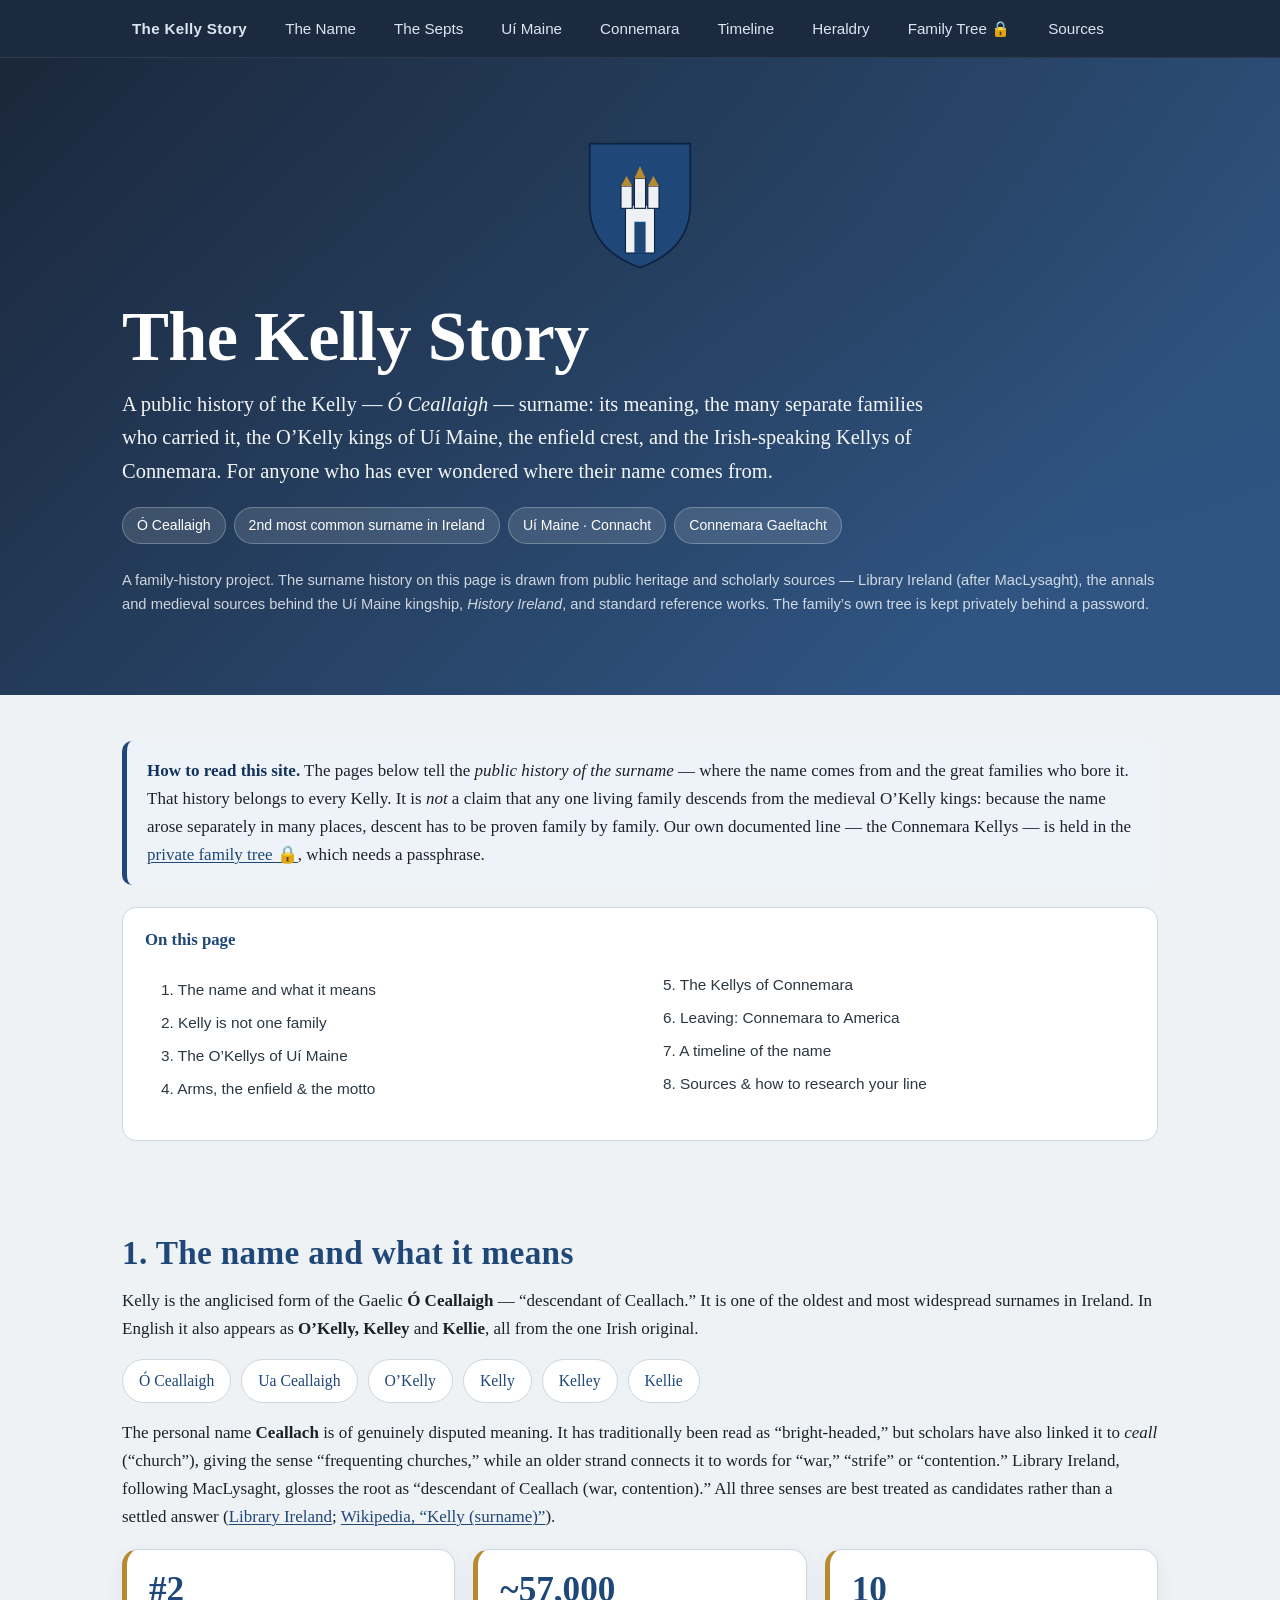
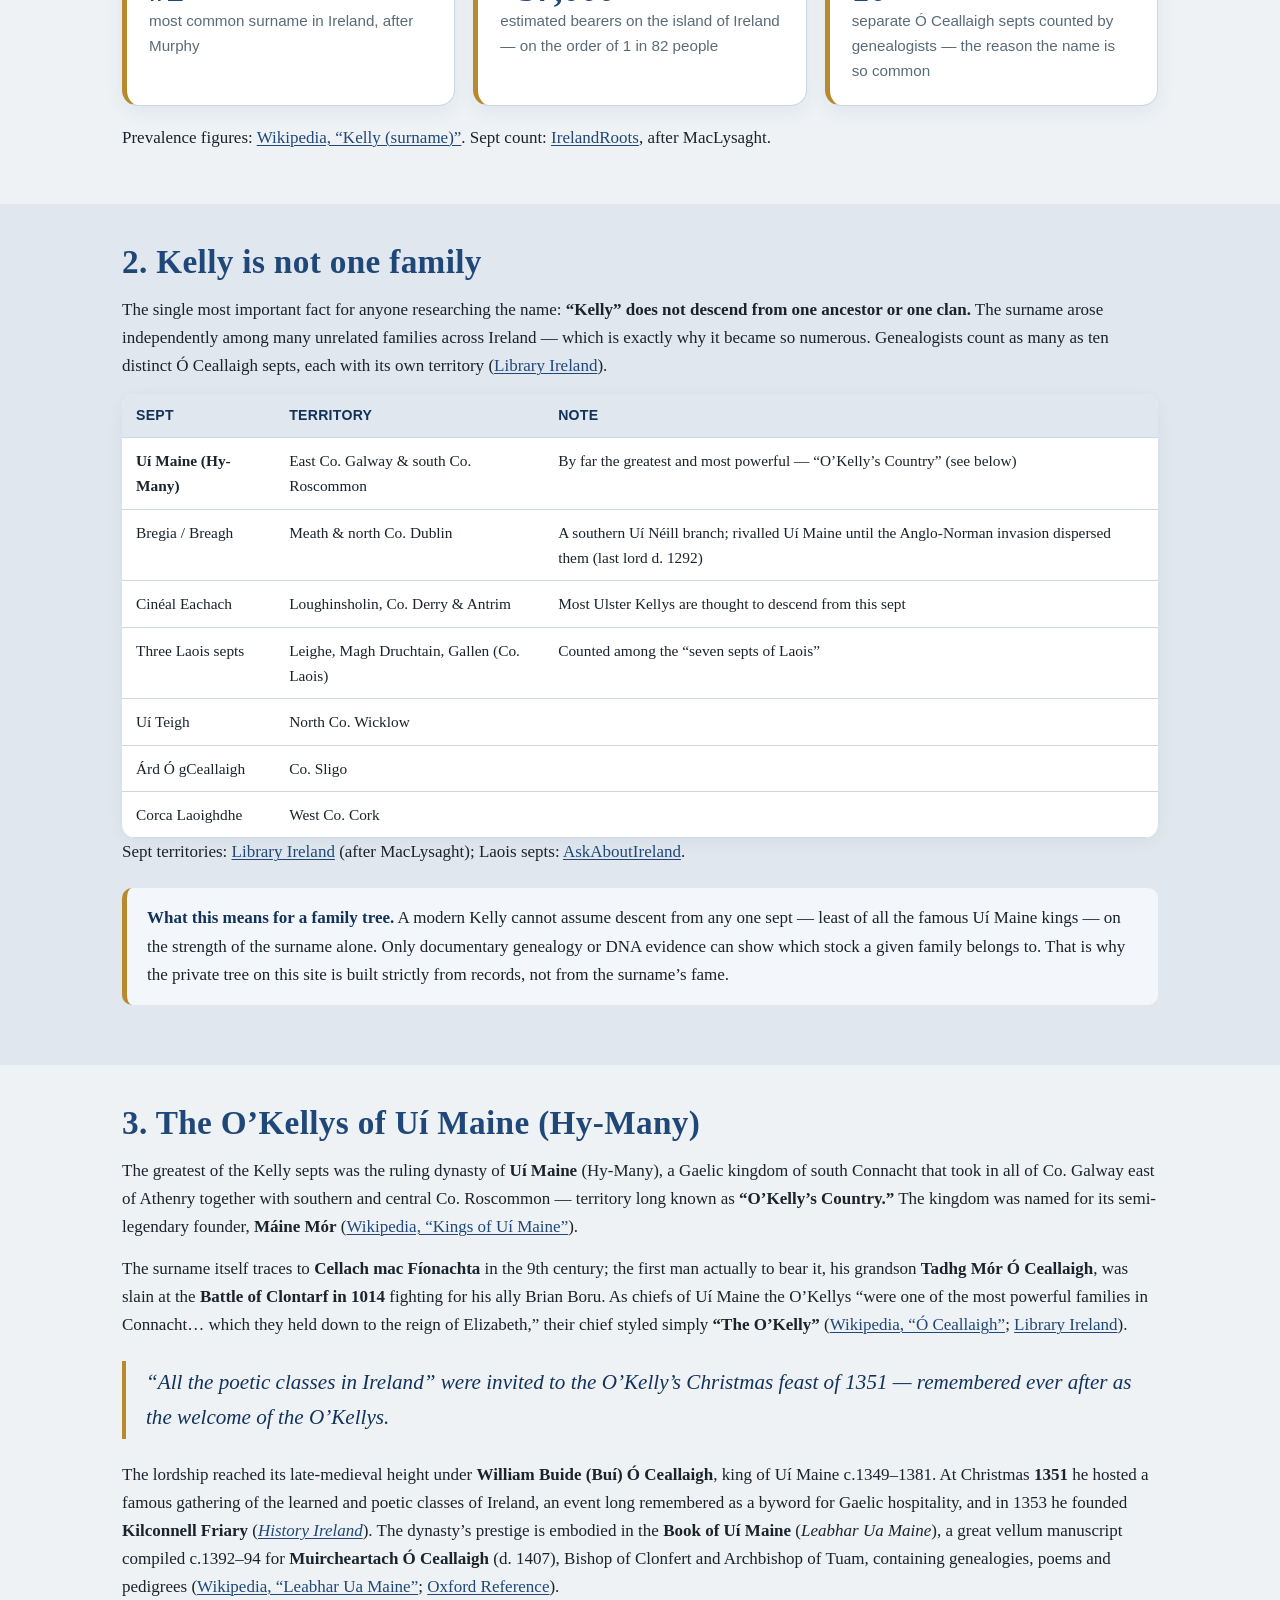
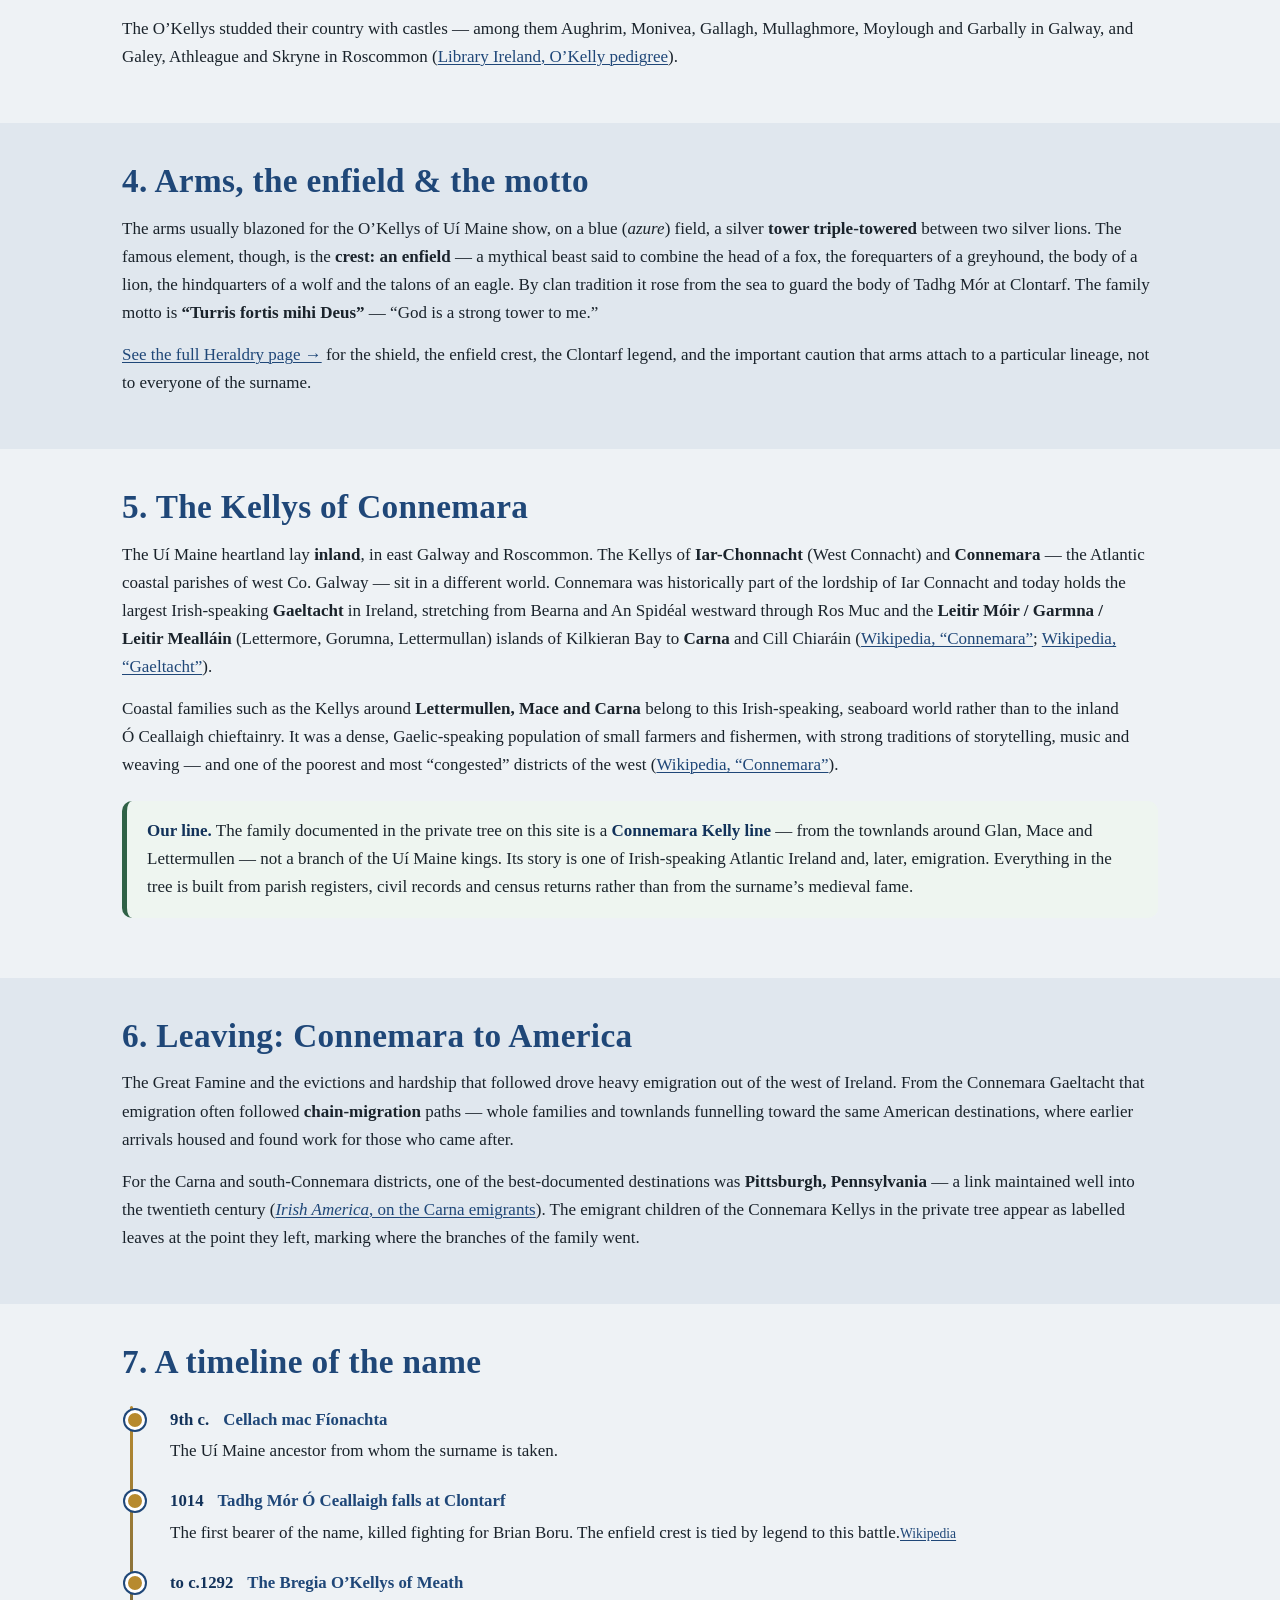
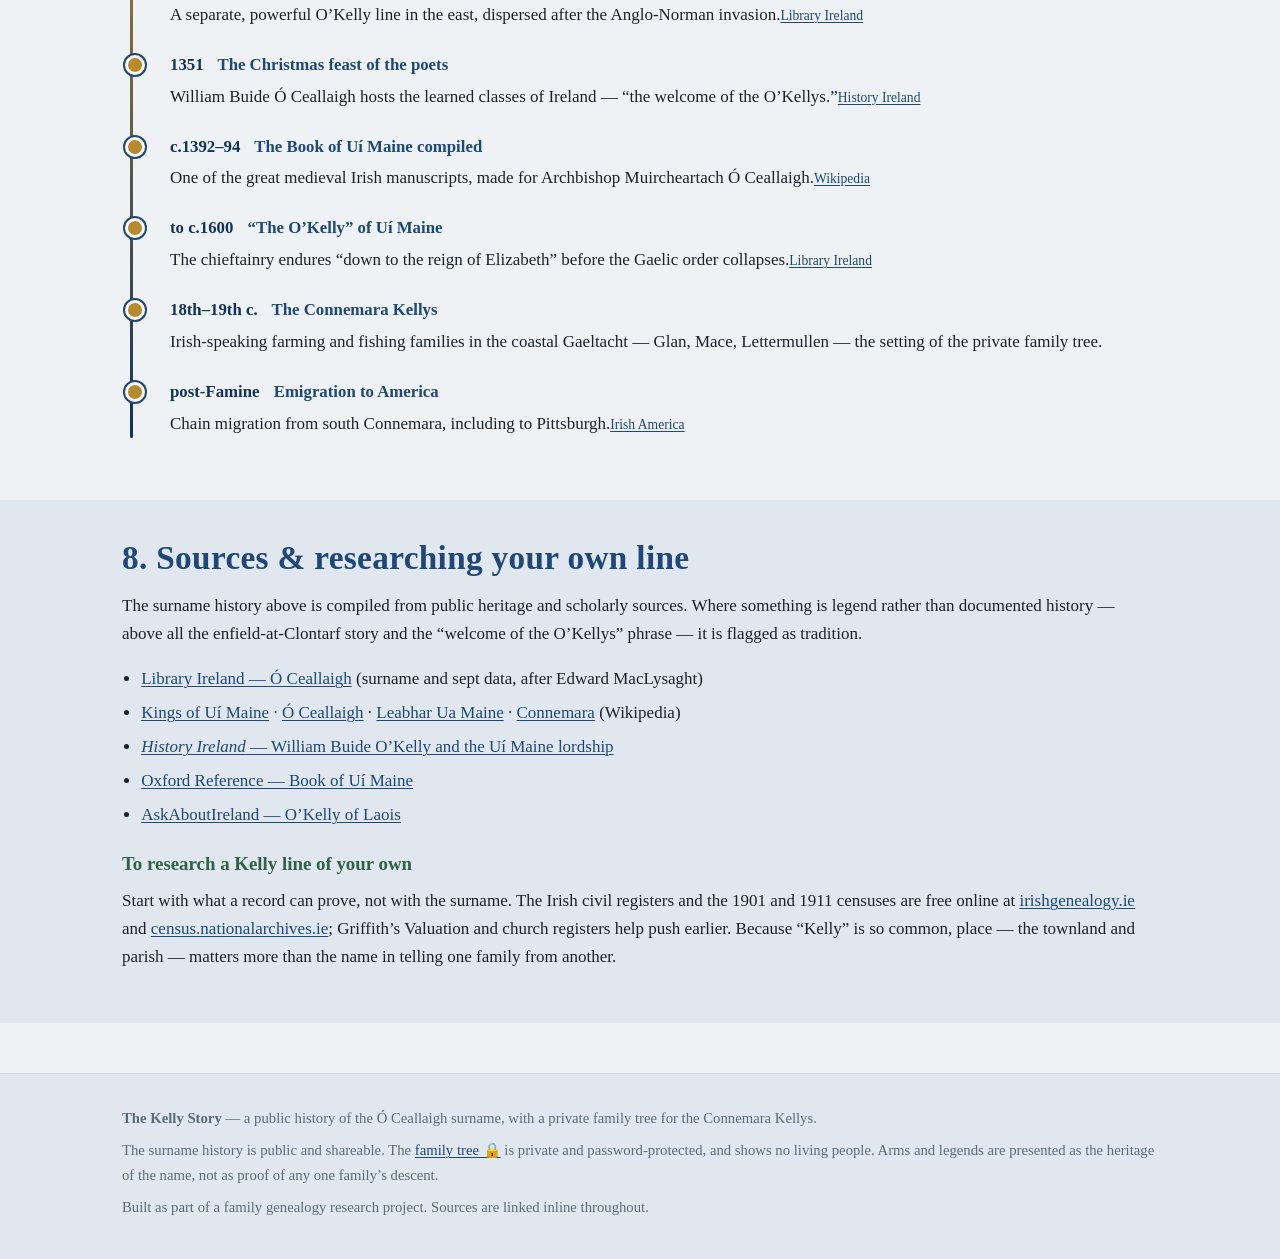
==== index.html @ 40a1abe2 "Seed Kelly site: history, heraldry, encrypted family tree" ====
<!DOCTYPE html>
<html lang="en">
<head>
  <meta charset="utf-8">
  <meta name="viewport" content="width=device-width, initial-scale=1">
  <title>The Kelly Story &mdash; Ó Ceallaigh, a Public History of the Surname</title>
  <meta name="description" content="The history of the Kelly (Ó Ceallaigh) surname — its meaning, the many distinct septs, the O'Kelly kings of Uí Maine, the enfield crest, and the Irish-speaking Kellys of Connemara. With a private family tree.">
  <link rel="stylesheet" href="css/site.css">
</head>
<body>

<nav class="topnav">
  <div class="wrap">
    <a class="home" href="index.html">The Kelly Story</a>
    <a href="#name">The Name</a>
    <a href="#septs">The Septs</a>
    <a href="#uimaine">Uí Maine</a>
    <a href="#connemara">Connemara</a>
    <a href="#timeline">Timeline</a>
    <a href="heraldry.html">Heraldry</a>
    <a href="tree.html">Family Tree &#128274;</a>
    <a href="#sources">Sources</a>
  </div>
</nav>

<header class="hero">
  <div class="wrap">
    <a href="heraldry.html" class="hero-arms" title="The O'Kelly arms — azure, a tower triple-towered argent. See the Heraldry page." style="display:block;width:112px;margin:0 auto 1.2rem;" aria-label="The O'Kelly arms: azure, a tower triple-towered argent">
      <svg viewBox="0 0 200 240" width="112" height="134" xmlns="http://www.w3.org/2000/svg" role="img" aria-label="Shield: azure, a tower triple-towered argent">
        <defs><clipPath id="heroSh"><path d="M 10,10 L 190,10 L 190,120 Q 190,200 100,232 Q 10,200 10,120 Z"/></clipPath></defs>
        <g clip-path="url(#heroSh)">
          <rect x="0" y="0" width="200" height="240" fill="#1f4778"/>
          <rect x="74" y="120" width="52" height="86" fill="#eef1f4" stroke="#0d223f" stroke-width="2"/>
          <rect x="90" y="150" width="20" height="56" fill="#1f4778"/>
          <rect x="74" y="112" width="12" height="12" fill="#eef1f4" stroke="#0d223f" stroke-width="2"/>
          <rect x="94" y="112" width="12" height="12" fill="#eef1f4" stroke="#0d223f" stroke-width="2"/>
          <rect x="114" y="112" width="12" height="12" fill="#eef1f4" stroke="#0d223f" stroke-width="2"/>
          <rect x="66" y="86" width="20" height="40" fill="#eef1f4" stroke="#0d223f" stroke-width="2"/>
          <rect x="90" y="72" width="20" height="54" fill="#eef1f4" stroke="#0d223f" stroke-width="2"/>
          <rect x="114" y="86" width="20" height="40" fill="#eef1f4" stroke="#0d223f" stroke-width="2"/>
          <polygon points="66,86 76,68 86,86" fill="#b78a2e"/>
          <polygon points="90,72 100,50 110,72" fill="#b78a2e"/>
          <polygon points="114,86 124,68 134,86" fill="#b78a2e"/>
        </g>
        <path d="M 10,10 L 190,10 L 190,120 Q 190,200 100,232 Q 10,200 10,120 Z" fill="none" stroke="#0d223f" stroke-width="3" stroke-linejoin="round"/>
      </svg>
    </a>
    <h1>The Kelly Story</h1>
    <p class="lede">A public history of the Kelly &mdash; <em>Ó&nbsp;Ceallaigh</em> &mdash; surname: its meaning, the many separate families who carried it, the O&rsquo;Kelly kings of Uí&nbsp;Maine, the enfield crest, and the Irish-speaking Kellys of Connemara. For anyone who has ever wondered where their name comes from.</p>
    <div class="pillrow">
      <span class="pill">Ó Ceallaigh</span>
      <span class="pill">2nd most common surname in Ireland</span>
      <span class="pill">Uí Maine &middot; Connacht</span>
      <span class="pill">Connemara Gaeltacht</span>
    </div>
    <p class="meta">A family-history project. The surname history on this page is drawn from public heritage and scholarly sources &mdash; Library Ireland (after MacLysaght), the annals and medieval sources behind the Uí Maine kingship, <em>History Ireland</em>, and standard reference works. The family&rsquo;s own tree is kept privately behind a password.</p>
  </div>
</header>

<main>

<section class="tight">
  <div class="wrap">
    <div class="notice azure">
      <strong>How to read this site.</strong> The pages below tell the <em>public history of the surname</em> &mdash; where the name comes from and the great families who bore it. That history belongs to every Kelly. It is <em>not</em> a claim that any one living family descends from the medieval O&rsquo;Kelly kings: because the name arose separately in many places, descent has to be proven family by family. Our own documented line &mdash; the Connemara Kellys &mdash; is held in the <a href="tree.html">private family tree&nbsp;&#128274;</a>, which needs a passphrase.
    </div>
    <div class="toc">
      <h4>On this page</h4>
      <ul>
        <li><a href="#name">1. The name and what it means</a></li>
        <li><a href="#septs">2. Kelly is not one family</a></li>
        <li><a href="#uimaine">3. The O&rsquo;Kellys of Uí Maine</a></li>
        <li><a href="#heraldry">4. Arms, the enfield &amp; the motto</a></li>
        <li><a href="#connemara">5. The Kellys of Connemara</a></li>
        <li><a href="#emigration">6. Leaving: Connemara to America</a></li>
        <li><a href="#timeline">7. A timeline of the name</a></li>
        <li><a href="#sources">8. Sources &amp; how to research your line</a></li>
      </ul>
    </div>
  </div>
</section>

<section id="name">
  <div class="wrap">
    <h2>1. The name and what it means</h2>
    <p>Kelly is the anglicised form of the Gaelic <strong>Ó&nbsp;Ceallaigh</strong> &mdash; &ldquo;descendant of Ceallach.&rdquo; It is one of the oldest and most widespread surnames in Ireland. In English it also appears as <strong>O&rsquo;Kelly, Kelley</strong> and <strong>Kellie</strong>, all from the one Irish original.</p>
    <div class="variants">
      <span class="variant-chip">Ó Ceallaigh</span>
      <span class="variant-chip">Ua Ceallaigh</span>
      <span class="variant-chip">O&rsquo;Kelly</span>
      <span class="variant-chip">Kelly</span>
      <span class="variant-chip">Kelley</span>
      <span class="variant-chip">Kellie</span>
    </div>
    <p>The personal name <strong>Ceallach</strong> is of genuinely disputed meaning. It has traditionally been read as &ldquo;bright-headed,&rdquo; but scholars have also linked it to <em>ceall</em> (&ldquo;church&rdquo;), giving the sense &ldquo;frequenting churches,&rdquo; while an older strand connects it to words for &ldquo;war,&rdquo; &ldquo;strife&rdquo; or &ldquo;contention.&rdquo; Library Ireland, following MacLysaght, glosses the root as &ldquo;descendant of Ceallach (war, contention).&rdquo; All three senses are best treated as candidates rather than a settled answer <span class="src">(<a href="https://www.libraryireland.com/names/oc/o-ceallaigh.php">Library Ireland</a>; <a href="https://en.wikipedia.org/wiki/Kelly_(surname)">Wikipedia, &ldquo;Kelly (surname)&rdquo;</a>).</span></p>
    <div class="grid">
      <div class="card feature"><div class="num">#2</div><div class="label">most common surname in Ireland, after Murphy</div></div>
      <div class="card feature"><div class="num">~57,000</div><div class="label">estimated bearers on the island of Ireland &mdash; on the order of 1 in 82 people</div></div>
      <div class="card feature"><div class="num">10</div><div class="label">separate Ó Ceallaigh septs counted by genealogists &mdash; the reason the name is so common</div></div>
    </div>
    <p class="src">Prevalence figures: <a href="https://en.wikipedia.org/wiki/Kelly_(surname)">Wikipedia, &ldquo;Kelly (surname)&rdquo;</a>. Sept count: <a href="https://irelandroots.com/kelly.htm">IrelandRoots</a>, after MacLysaght.</p>
  </div>
</section>

<section id="septs" style="background:var(--bg-deep);">
  <div class="wrap">
    <h2>2. Kelly is not one family</h2>
    <p>The single most important fact for anyone researching the name: <strong>&ldquo;Kelly&rdquo; does not descend from one ancestor or one clan.</strong> The surname arose independently among many unrelated families across Ireland &mdash; which is exactly why it became so numerous. Genealogists count as many as ten distinct Ó&nbsp;Ceallaigh septs, each with its own territory <span class="src">(<a href="https://www.libraryireland.com/names/oc/o-ceallaigh.php">Library Ireland</a>).</span></p>
    <table>
      <thead><tr><th>Sept</th><th>Territory</th><th>Note</th></tr></thead>
      <tbody>
        <tr><td><strong>Uí Maine (Hy-Many)</strong></td><td>East Co. Galway &amp; south Co. Roscommon</td><td>By far the greatest and most powerful &mdash; &ldquo;O&rsquo;Kelly&rsquo;s Country&rdquo; (see below)</td></tr>
        <tr><td>Bregia / Breagh</td><td>Meath &amp; north Co. Dublin</td><td>A southern Uí Néill branch; rivalled Uí Maine until the Anglo-Norman invasion dispersed them (last lord d. 1292)</td></tr>
        <tr><td>Cinéal Eachach</td><td>Loughinsholin, Co. Derry &amp; Antrim</td><td>Most Ulster Kellys are thought to descend from this sept</td></tr>
        <tr><td>Three Laois septs</td><td>Leighe, Magh Druchtain, Gallen (Co. Laois)</td><td>Counted among the &ldquo;seven septs of Laois&rdquo;</td></tr>
        <tr><td>Uí Teigh</td><td>North Co. Wicklow</td><td>&nbsp;</td></tr>
        <tr><td>Árd Ó gCeallaigh</td><td>Co. Sligo</td><td>&nbsp;</td></tr>
        <tr><td>Corca Laoighdhe</td><td>West Co. Cork</td><td>&nbsp;</td></tr>
      </tbody>
    </table>
    <p class="src">Sept territories: <a href="https://www.libraryireland.com/names/oc/o-ceallaigh.php">Library Ireland</a> (after MacLysaght); Laois septs: <a href="https://www.askaboutireland.ie/reading-room/life-society/families-in-history/seven-septs-of-laois/okelly/">AskAboutIreland</a>.</p>
    <div class="notice">
      <strong>What this means for a family tree.</strong> A modern Kelly cannot assume descent from any one sept &mdash; least of all the famous Uí Maine kings &mdash; on the strength of the surname alone. Only documentary genealogy or DNA evidence can show which stock a given family belongs to. That is why the private tree on this site is built strictly from records, not from the surname&rsquo;s fame.
    </div>
  </div>
</section>

<section id="uimaine">
  <div class="wrap">
    <h2>3. The O&rsquo;Kellys of Uí Maine (Hy-Many)</h2>
    <p>The greatest of the Kelly septs was the ruling dynasty of <strong>Uí Maine</strong> (Hy-Many), a Gaelic kingdom of south Connacht that took in all of Co. Galway east of Athenry together with southern and central Co. Roscommon &mdash; territory long known as <strong>&ldquo;O&rsquo;Kelly&rsquo;s Country.&rdquo;</strong> The kingdom was named for its semi-legendary founder, <strong>Máine Mór</strong> <span class="src">(<a href="https://en.wikipedia.org/wiki/Kings_of_U%C3%AD_Maine">Wikipedia, &ldquo;Kings of Uí Maine&rdquo;</a>).</span></p>
    <p>The surname itself traces to <strong>Cellach mac Fíonachta</strong> in the 9th century; the first man actually to bear it, his grandson <strong>Tadhg Mór Ó&nbsp;Ceallaigh</strong>, was slain at the <strong>Battle of Clontarf in 1014</strong> fighting for his ally Brian Boru. As chiefs of Uí Maine the O&rsquo;Kellys &ldquo;were one of the most powerful families in Connacht&hellip; which they held down to the reign of Elizabeth,&rdquo; their chief styled simply <strong>&ldquo;The O&rsquo;Kelly&rdquo;</strong> <span class="src">(<a href="https://en.wikipedia.org/wiki/%C3%93_Ceallaigh">Wikipedia, &ldquo;Ó Ceallaigh&rdquo;</a>; <a href="https://www.libraryireland.com/names/oc/o-ceallaigh.php">Library Ireland</a>).</span></p>
    <div class="pullquote">&ldquo;All the poetic classes in Ireland&rdquo; were invited to the O&rsquo;Kelly&rsquo;s Christmas feast of 1351 &mdash; remembered ever after as the welcome of the O&rsquo;Kellys.</div>
    <p>The lordship reached its late-medieval height under <strong>William Buide (Buí) Ó&nbsp;Ceallaigh</strong>, king of Uí Maine c.1349&ndash;1381. At Christmas <strong>1351</strong> he hosted a famous gathering of the learned and poetic classes of Ireland, an event long remembered as a byword for Gaelic hospitality, and in 1353 he founded <strong>Kilconnell Friary</strong> <span class="src">(<a href="https://www.historyireland.com/volume-27/william-buide-okelly-and-the-late-medieval-renaissance-of-the-ui-maine-lordship/"><em>History Ireland</em></a>).</span> The dynasty&rsquo;s prestige is embodied in the <strong>Book of Uí Maine</strong> (<em>Leabhar Ua Maine</em>), a great vellum manuscript compiled c.1392&ndash;94 for <strong>Muircheartach Ó&nbsp;Ceallaigh</strong> (d. 1407), Bishop of Clonfert and Archbishop of Tuam, containing genealogies, poems and pedigrees <span class="src">(<a href="https://en.wikipedia.org/wiki/Leabhar_Ua_Maine">Wikipedia, &ldquo;Leabhar Ua Maine&rdquo;</a>; <a href="https://www.oxfordreference.com/display/10.1093/oi/authority.20110803095518443">Oxford Reference</a>).</span></p>
    <p>The O&rsquo;Kellys studded their country with castles &mdash; among them Aughrim, Monivea, Gallagh, Mullaghmore, Moylough and Garbally in Galway, and Galey, Athleague and Skryne in Roscommon <span class="src">(<a href="https://www.libraryireland.com/Pedigrees1/o-kelly-1-heremon.php">Library Ireland, O&rsquo;Kelly pedigree</a>).</span></p>
  </div>
</section>

<section id="heraldry" style="background:var(--bg-deep);">
  <div class="wrap">
    <h2>4. Arms, the enfield &amp; the motto</h2>
    <p>The arms usually blazoned for the O&rsquo;Kellys of Uí Maine show, on a blue (<em>azure</em>) field, a silver <strong>tower triple-towered</strong> between two silver lions. The famous element, though, is the <strong>crest: an enfield</strong> &mdash; a mythical beast said to combine the head of a fox, the forequarters of a greyhound, the body of a lion, the hindquarters of a wolf and the talons of an eagle. By clan tradition it rose from the sea to guard the body of Tadhg Mór at Clontarf. The family motto is <strong>&ldquo;Turris fortis mihi Deus&rdquo;</strong> &mdash; &ldquo;God is a strong tower to me.&rdquo;</p>
    <p><a href="heraldry.html">See the full Heraldry page &rarr;</a> for the shield, the enfield crest, the Clontarf legend, and the important caution that arms attach to a particular lineage, not to everyone of the surname.</p>
  </div>
</section>

<section id="connemara">
  <div class="wrap">
    <h2>5. The Kellys of Connemara</h2>
    <p>The Uí Maine heartland lay <strong>inland</strong>, in east Galway and Roscommon. The Kellys of <strong>Iar-Chonnacht</strong> (West Connacht) and <strong>Connemara</strong> &mdash; the Atlantic coastal parishes of west Co. Galway &mdash; sit in a different world. Connemara was historically part of the lordship of Iar Connacht and today holds the largest Irish-speaking <strong>Gaeltacht</strong> in Ireland, stretching from Bearna and An&nbsp;Spidéal westward through Ros&nbsp;Muc and the <strong>Leitir&nbsp;Móir / Garmna / Leitir&nbsp;Mealláin</strong> (Lettermore, Gorumna, Lettermullan) islands of Kilkieran Bay to <strong>Carna</strong> and Cill&nbsp;Chiaráin <span class="src">(<a href="https://en.wikipedia.org/wiki/Connemara">Wikipedia, &ldquo;Connemara&rdquo;</a>; <a href="https://en.wikipedia.org/wiki/Gaeltacht">Wikipedia, &ldquo;Gaeltacht&rdquo;</a>).</span></p>
    <p>Coastal families such as the Kellys around <strong>Lettermullen, Mace and Carna</strong> belong to this Irish-speaking, seaboard world rather than to the inland Ó&nbsp;Ceallaigh chieftainry. It was a dense, Gaelic-speaking population of small farmers and fishermen, with strong traditions of storytelling, music and weaving &mdash; and one of the poorest and most &ldquo;congested&rdquo; districts of the west <span class="src">(<a href="https://en.wikipedia.org/wiki/Connemara">Wikipedia, &ldquo;Connemara&rdquo;</a>).</span></p>
    <div class="notice green">
      <strong>Our line.</strong> The family documented in the private tree on this site is a <strong>Connemara Kelly line</strong> &mdash; from the townlands around Glan, Mace and Lettermullen &mdash; not a branch of the Uí Maine kings. Its story is one of Irish-speaking Atlantic Ireland and, later, emigration. Everything in the tree is built from parish registers, civil records and census returns rather than from the surname&rsquo;s medieval fame.
    </div>
  </div>
</section>

<section id="emigration" style="background:var(--bg-deep);">
  <div class="wrap">
    <h2>6. Leaving: Connemara to America</h2>
    <p>The Great Famine and the evictions and hardship that followed drove heavy emigration out of the west of Ireland. From the Connemara Gaeltacht that emigration often followed <strong>chain-migration</strong> paths &mdash; whole families and townlands funnelling toward the same American destinations, where earlier arrivals housed and found work for those who came after.</p>
    <p>For the Carna and south-Connemara districts, one of the best-documented destinations was <strong>Pittsburgh, Pennsylvania</strong> &mdash; a link maintained well into the twentieth century <span class="src">(<a href="https://www.irishamerica.com/2014/12/carna-emigrants-centre/"><em>Irish America</em>, on the Carna emigrants</a>).</span> The emigrant children of the Connemara Kellys in the private tree appear as labelled leaves at the point they left, marking where the branches of the family went.</p>
  </div>
</section>

<section id="timeline">
  <div class="wrap">
    <h2>7. A timeline of the name</h2>
    <div class="timeline">
      <div class="tlitem"><h4><span class="yr">9th c.</span> Cellach mac Fíonachta</h4><p>The Uí Maine ancestor from whom the surname is taken.</p></div>
      <div class="tlitem"><h4><span class="yr">1014</span> Tadhg Mór Ó Ceallaigh falls at Clontarf</h4><p>The first bearer of the name, killed fighting for Brian Boru. The enfield crest is tied by legend to this battle.<span class="src"><a href="https://en.wikipedia.org/wiki/%C3%93_Ceallaigh">Wikipedia</a></span></p></div>
      <div class="tlitem"><h4><span class="yr">to c.1292</span> The Bregia O&rsquo;Kellys of Meath</h4><p>A separate, powerful O&rsquo;Kelly line in the east, dispersed after the Anglo-Norman invasion.<span class="src"><a href="https://www.libraryireland.com/names/oc/o-ceallaigh.php">Library Ireland</a></span></p></div>
      <div class="tlitem"><h4><span class="yr">1351</span> The Christmas feast of the poets</h4><p>William Buide Ó Ceallaigh hosts the learned classes of Ireland &mdash; &ldquo;the welcome of the O&rsquo;Kellys.&rdquo;<span class="src"><a href="https://www.historyireland.com/volume-27/william-buide-okelly-and-the-late-medieval-renaissance-of-the-ui-maine-lordship/">History Ireland</a></span></p></div>
      <div class="tlitem"><h4><span class="yr">c.1392&ndash;94</span> The Book of Uí Maine compiled</h4><p>One of the great medieval Irish manuscripts, made for Archbishop Muircheartach Ó Ceallaigh.<span class="src"><a href="https://en.wikipedia.org/wiki/Leabhar_Ua_Maine">Wikipedia</a></span></p></div>
      <div class="tlitem"><h4><span class="yr">to c.1600</span> &ldquo;The O&rsquo;Kelly&rdquo; of Uí Maine</h4><p>The chieftainry endures &ldquo;down to the reign of Elizabeth&rdquo; before the Gaelic order collapses.<span class="src"><a href="https://www.libraryireland.com/names/oc/o-ceallaigh.php">Library Ireland</a></span></p></div>
      <div class="tlitem"><h4><span class="yr">18th&ndash;19th c.</span> The Connemara Kellys</h4><p>Irish-speaking farming and fishing families in the coastal Gaeltacht &mdash; Glan, Mace, Lettermullen &mdash; the setting of the private family tree.</p></div>
      <div class="tlitem"><h4><span class="yr">post-Famine</span> Emigration to America</h4><p>Chain migration from south Connemara, including to Pittsburgh.<span class="src"><a href="https://www.irishamerica.com/2014/12/carna-emigrants-centre/">Irish America</a></span></p></div>
    </div>
  </div>
</section>

<section id="sources" style="background:var(--bg-deep);">
  <div class="wrap">
    <h2>8. Sources &amp; researching your own line</h2>
    <p>The surname history above is compiled from public heritage and scholarly sources. Where something is legend rather than documented history &mdash; above all the enfield-at-Clontarf story and the &ldquo;welcome of the O&rsquo;Kellys&rdquo; phrase &mdash; it is flagged as tradition.</p>
    <ul>
      <li><a href="https://www.libraryireland.com/names/oc/o-ceallaigh.php">Library Ireland &mdash; Ó Ceallaigh</a> (surname and sept data, after Edward MacLysaght)</li>
      <li><a href="https://en.wikipedia.org/wiki/Kings_of_U%C3%AD_Maine">Kings of Uí Maine</a> &middot; <a href="https://en.wikipedia.org/wiki/%C3%93_Ceallaigh">Ó Ceallaigh</a> &middot; <a href="https://en.wikipedia.org/wiki/Leabhar_Ua_Maine">Leabhar Ua Maine</a> &middot; <a href="https://en.wikipedia.org/wiki/Connemara">Connemara</a> (Wikipedia)</li>
      <li><a href="https://www.historyireland.com/volume-27/william-buide-okelly-and-the-late-medieval-renaissance-of-the-ui-maine-lordship/"><em>History Ireland</em> &mdash; William Buide O&rsquo;Kelly and the Uí Maine lordship</a></li>
      <li><a href="https://www.oxfordreference.com/display/10.1093/oi/authority.20110803095518443">Oxford Reference &mdash; Book of Uí Maine</a></li>
      <li><a href="https://www.askaboutireland.ie/reading-room/life-society/families-in-history/seven-septs-of-laois/okelly/">AskAboutIreland &mdash; O&rsquo;Kelly of Laois</a></li>
    </ul>
    <h3>To research a Kelly line of your own</h3>
    <p>Start with what a record can prove, not with the surname. The Irish civil registers and the 1901 and 1911 censuses are free online at <a href="https://www.irishgenealogy.ie/">irishgenealogy.ie</a> and <a href="https://www.census.nationalarchives.ie/">census.nationalarchives.ie</a>; Griffith&rsquo;s Valuation and church registers help push earlier. Because &ldquo;Kelly&rdquo; is so common, place &mdash; the townland and parish &mdash; matters more than the name in telling one family from another.</p>
  </div>
</section>

</main>

<footer class="footer">
  <div class="wrap">
    <p><strong>The Kelly Story</strong> &mdash; a public history of the Ó&nbsp;Ceallaigh surname, with a private family tree for the Connemara Kellys.</p>
    <p>The surname history is public and shareable. The <a href="tree.html">family tree&nbsp;&#128274;</a> is private and password-protected, and shows no living people. Arms and legends are presented as the heritage of the name, not as proof of any one family&rsquo;s descent.</p>
    <p>Built as part of a family genealogy research project. Sources are linked inline throughout.</p>
  </div>
</footer>

<script src="js/site.js"></script>
</body>
</html>
---- css/site.css ----
/* The Kelly Story — shared public site styles (Ó Ceallaigh azure / silver / Connemara green) */
:root {
  color-scheme: light;
  --bg: #eef2f5;
  --bg-deep: #e0e7ee;
  --panel: #ffffff;
  --ink: #1a232b;
  --ink-soft: #2b3742;
  --muted: #5a6b78;
  --accent: #1f4778;         /* azure — the O'Kelly field */
  --accent-deep: #12325a;
  --accent-bright: #b78a2e;  /* or / gold */
  --green: #2f6146;          /* Connemara green */
  --line: #cdd7df;
  --azure: #1f4778;
  --argent: #eef1f4;         /* silver */
  --sable: #14181c;
}

* { box-sizing: border-box; }

html { scroll-behavior: smooth; scroll-padding-top: 70px; }

body {
  margin: 0;
  font-family: Georgia, 'Iowan Old Style', 'Times New Roman', serif;
  background: var(--bg);
  color: var(--ink);
  line-height: 1.65;
  font-size: 17px;
}

/* Top navigation */
.topnav {
  position: sticky;
  top: 0;
  z-index: 50;
  background: rgba(18, 34, 56, 0.96);
  backdrop-filter: blur(8px);
  -webkit-backdrop-filter: blur(8px);
  padding: 10px 20px;
  border-bottom: 1px solid rgba(255, 255, 255, 0.08);
}
.topnav .wrap { display: flex; gap: 18px; align-items: center; flex-wrap: wrap; }
.topnav a {
  color: #dbe6f2;
  text-decoration: none;
  font-family: 'Helvetica Neue', Arial, sans-serif;
  font-size: 0.95rem;
  padding: 6px 10px;
  border-radius: 8px;
  transition: background 0.2s;
}
.topnav a:hover { background: rgba(255, 255, 255, 0.1); color: white; }
.topnav .home { font-weight: 700; letter-spacing: 0.02em; }

/* Nav links + hamburger */
.navlinks { display: contents; }
.navtoggle { display: none; }
.navtoggle span {
  display: block; width: 22px; height: 2px; background: #dbe6f2;
  border-radius: 2px; margin: 4px 0;
  transition: transform .25s ease, opacity .2s ease;
}

/* Hero */
header.hero {
  background:
    linear-gradient(135deg, rgba(15,28,48,0.95) 0%, rgba(31,71,120,0.92) 80%),
    radial-gradient(at 70% 30%, rgba(183, 138, 46, 0.40) 0%, transparent 60%);
  color: white;
  padding: 80px 22px 64px;
}
header.hero h1 {
  margin: 0 0 14px;
  font-size: clamp(2.1rem, 5.5vw, 4.4rem);
  line-height: 1.04;
  letter-spacing: -0.01em;
  font-family: 'Trajan Pro', 'Cinzel', Georgia, serif;
}
header.hero .lede {
  font-size: clamp(1.05rem, 1.6vw, 1.32rem);
  max-width: 820px;
  opacity: 0.95;
  margin-bottom: 18px;
}
header.hero .meta {
  font-family: 'Helvetica Neue', Arial, sans-serif;
  font-size: 0.92rem;
  opacity: 0.78;
  margin-top: 24px;
}
.pillrow { display: flex; flex-wrap: wrap; gap: 8px; margin-top: 18px; }
.pill {
  background: rgba(255,255,255,0.12);
  border: 1px solid rgba(255,255,255,0.26);
  color: white;
  border-radius: 999px;
  padding: 6px 14px;
  font-family: 'Helvetica Neue', Arial, sans-serif;
  font-size: 0.88rem;
}

/* Layout */
.wrap { max-width: 1080px; margin: 0 auto; padding: 0 22px; }
main section { padding: 38px 22px; }
main section.tight { padding: 24px 22px; }

h2 {
  color: var(--accent);
  margin: 0 0 14px;
  font-size: clamp(1.6rem, 2.6vw, 2.1rem);
  line-height: 1.2;
  font-family: 'Cinzel', Georgia, serif;
  letter-spacing: 0.01em;
}
h3 { color: var(--green); margin-bottom: 8px; font-size: 1.18rem; }
h4 { color: var(--ink-soft); margin: 18px 0 6px; font-size: 1.05rem; }

p { margin: 0 0 14px; }
ul { padding-left: 1.2rem; }
ul li { margin: 6px 0; }

a { color: var(--accent); text-decoration: underline; text-decoration-thickness: 1px; text-underline-offset: 2px; }
a:hover { color: var(--accent-deep); }

/* Card grid */
.grid {
  display: grid;
  grid-template-columns: repeat(auto-fit, minmax(240px, 1fr));
  gap: 18px;
  margin: 18px 0;
}
.card {
  background: var(--panel);
  border: 1px solid var(--line);
  border-radius: 16px;
  padding: 22px;
  box-shadow: 0 6px 18px rgba(31, 71, 120, 0.07);
}
.card.feature { border-left: 5px solid var(--accent-bright); }
.card .num {
  font-size: 2.2rem;
  font-weight: 700;
  color: var(--accent);
  line-height: 1;
  font-family: 'Cinzel', Georgia, serif;
}
.card .label {
  color: var(--muted);
  font-size: 0.95rem;
  font-family: 'Helvetica Neue', Arial, sans-serif;
}

/* Tables */
table {
  width: 100%;
  border-collapse: collapse;
  background: var(--panel);
  border-radius: 14px;
  overflow: hidden;
  box-shadow: 0 4px 16px rgba(31, 71, 120, 0.06);
}
th, td { padding: 10px 14px; border-bottom: 1px solid var(--line); vertical-align: top; text-align: left; font-size: 0.96rem; }
th {
  background: var(--bg-deep);
  color: var(--accent-deep);
  font-family: 'Helvetica Neue', Arial, sans-serif;
  font-weight: 700;
  font-size: 0.88rem;
  letter-spacing: 0.02em;
  text-transform: uppercase;
}
tr:hover td { background: rgba(235, 242, 250, 0.6); }
td.year { font-family: 'Cinzel', Georgia, serif; color: var(--accent); white-space: nowrap; }
td .src { font-size: 0.82rem; color: var(--muted); display: block; margin-top: 4px; }

/* Notices and pull-quotes */
.notice {
  background: #f3f7fb;
  border-left: 5px solid var(--accent-bright);
  padding: 16px 20px;
  border-radius: 10px;
  margin: 22px 0;
}
.notice strong { color: var(--accent-deep); }
.notice.green { background: #eef5f0; border-left-color: var(--green); }
.notice.azure { background: #eef3fa; border-left-color: var(--azure); }

.pullquote {
  font-family: 'Cinzel', Georgia, serif;
  font-size: 1.32rem;
  color: var(--accent-deep);
  border-left: 4px solid var(--accent-bright);
  padding: 4px 0 4px 20px;
  margin: 22px 0;
  font-style: italic;
}

/* Badges */
.badge {
  display: inline-block;
  padding: 3px 9px;
  border-radius: 999px;
  font-size: 0.78rem;
  font-family: 'Helvetica Neue', Arial, sans-serif;
  font-weight: 700;
}
.badge.high { background: #dff3e7; color: #166534; }
.badge.medium { background: #fff2cc; color: #854d0e; }
.badge.tradition { background: #e7ecf7; color: #24468a; }
.badge.gone { background: #fde8e8; color: #991b1b; }

/* Heraldry */
.heraldry-row {
  display: grid;
  grid-template-columns: repeat(auto-fit, minmax(280px, 1fr));
  gap: 30px;
  margin: 24px 0;
}
.shield-card {
  background: var(--panel);
  border: 1px solid var(--line);
  border-radius: 18px;
  padding: 22px;
  text-align: center;
  box-shadow: 0 6px 18px rgba(31, 71, 120, 0.08);
}
.shield-card svg { display: block; margin: 0 auto 14px; height: 260px; width: auto; max-width: 100%; }
.shield-card h3 { color: var(--accent-deep); margin-bottom: 8px; }
.shield-card .blazon {
  font-family: 'Cinzel', Georgia, serif;
  font-style: italic;
  color: var(--accent);
  margin: 10px 0;
}
.shield-card .source {
  font-size: 0.85rem;
  color: var(--muted);
  font-family: 'Helvetica Neue', Arial, sans-serif;
}

/* Big timeline */
.timeline { position: relative; padding-left: 30px; margin: 24px 0; }
.timeline::before {
  content: ""; position: absolute; left: 8px; top: 0; bottom: 0; width: 3px;
  background: linear-gradient(to bottom, var(--accent-bright), var(--accent-deep));
  border-radius: 3px;
}
.tlitem { position: relative; margin-bottom: 22px; padding-left: 18px; }
.tlitem::before {
  content: ""; position: absolute; left: -27px; top: 4px; width: 14px; height: 14px;
  border-radius: 50%; background: var(--accent-bright);
  border: 3px solid var(--panel); box-shadow: 0 0 0 2px var(--accent);
}
.tlitem h4 { margin: 0 0 4px; color: var(--accent); font-family: 'Cinzel', Georgia, serif; }
.tlitem h4 .yr { color: var(--accent-deep); margin-right: 10px; }
.tlitem p { margin: 0 0 6px; }
.tlitem .src { font-size: 0.85rem; color: var(--muted); }

/* Surname variants flow */
.variants { display: flex; flex-wrap: wrap; gap: 10px; margin: 16px 0; }
.variant-chip {
  background: var(--panel);
  border: 1px solid var(--line);
  border-radius: 999px;
  padding: 8px 16px;
  font-family: 'Cinzel', Georgia, serif;
  color: var(--accent);
  font-size: 0.98rem;
}

/* Footer */
.footer {
  background: var(--bg-deep);
  padding: 32px 22px;
  margin-top: 50px;
  font-size: 0.92rem;
  color: var(--muted);
  border-top: 1px solid var(--line);
}
.footer p { margin-bottom: 8px; }

/* Toc / section nav */
.toc {
  background: var(--panel);
  border: 1px solid var(--line);
  border-radius: 14px;
  padding: 18px 22px;
  margin: 20px 0 30px;
}
.toc h4 { margin: 0 0 10px; color: var(--accent); }
.toc ul { columns: 2; column-gap: 30px; padding-left: 1rem; list-style: none; }
.toc li { margin: 5px 0; break-inside: avoid; }
.toc li a {
  color: var(--ink-soft);
  text-decoration: none;
  font-family: 'Helvetica Neue', Arial, sans-serif;
  font-size: 0.96rem;
}
.toc li a:hover { color: var(--accent-deep); text-decoration: underline; }

@media (max-width: 720px) {
  .toc ul { columns: 1; }
  table, thead, tbody, th, td, tr { display: block; }
  th { display: none; }
  td { border-bottom: 0; padding: 6px 14px; }
  tr { border-bottom: 1px solid var(--line); padding: 10px 0; }
  td.year { font-weight: 700; }

  .topnav .wrap { flex-wrap: wrap; gap: 0; row-gap: 0; }
  .navtoggle {
    display: inline-flex; flex-direction: column; justify-content: center;
    margin-left: auto; background: none; border: 0; padding: 8px 4px; cursor: pointer;
  }
  .navlinks { display: none; }
  .navlinks.open {
    display: flex; order: 3; width: 100%;
    flex-direction: column; align-items: stretch; gap: 0;
    padding: 4px 0 6px;
  }
  .navlinks.open a { padding: 10px 8px; font-size: 0.95rem; }
  .navtoggle.is-open span:nth-child(1) { transform: translateY(6px) rotate(45deg); }
  .navtoggle.is-open span:nth-child(2) { opacity: 0; }
  .navtoggle.is-open span:nth-child(3) { transform: translateY(-6px) rotate(-45deg); }
}
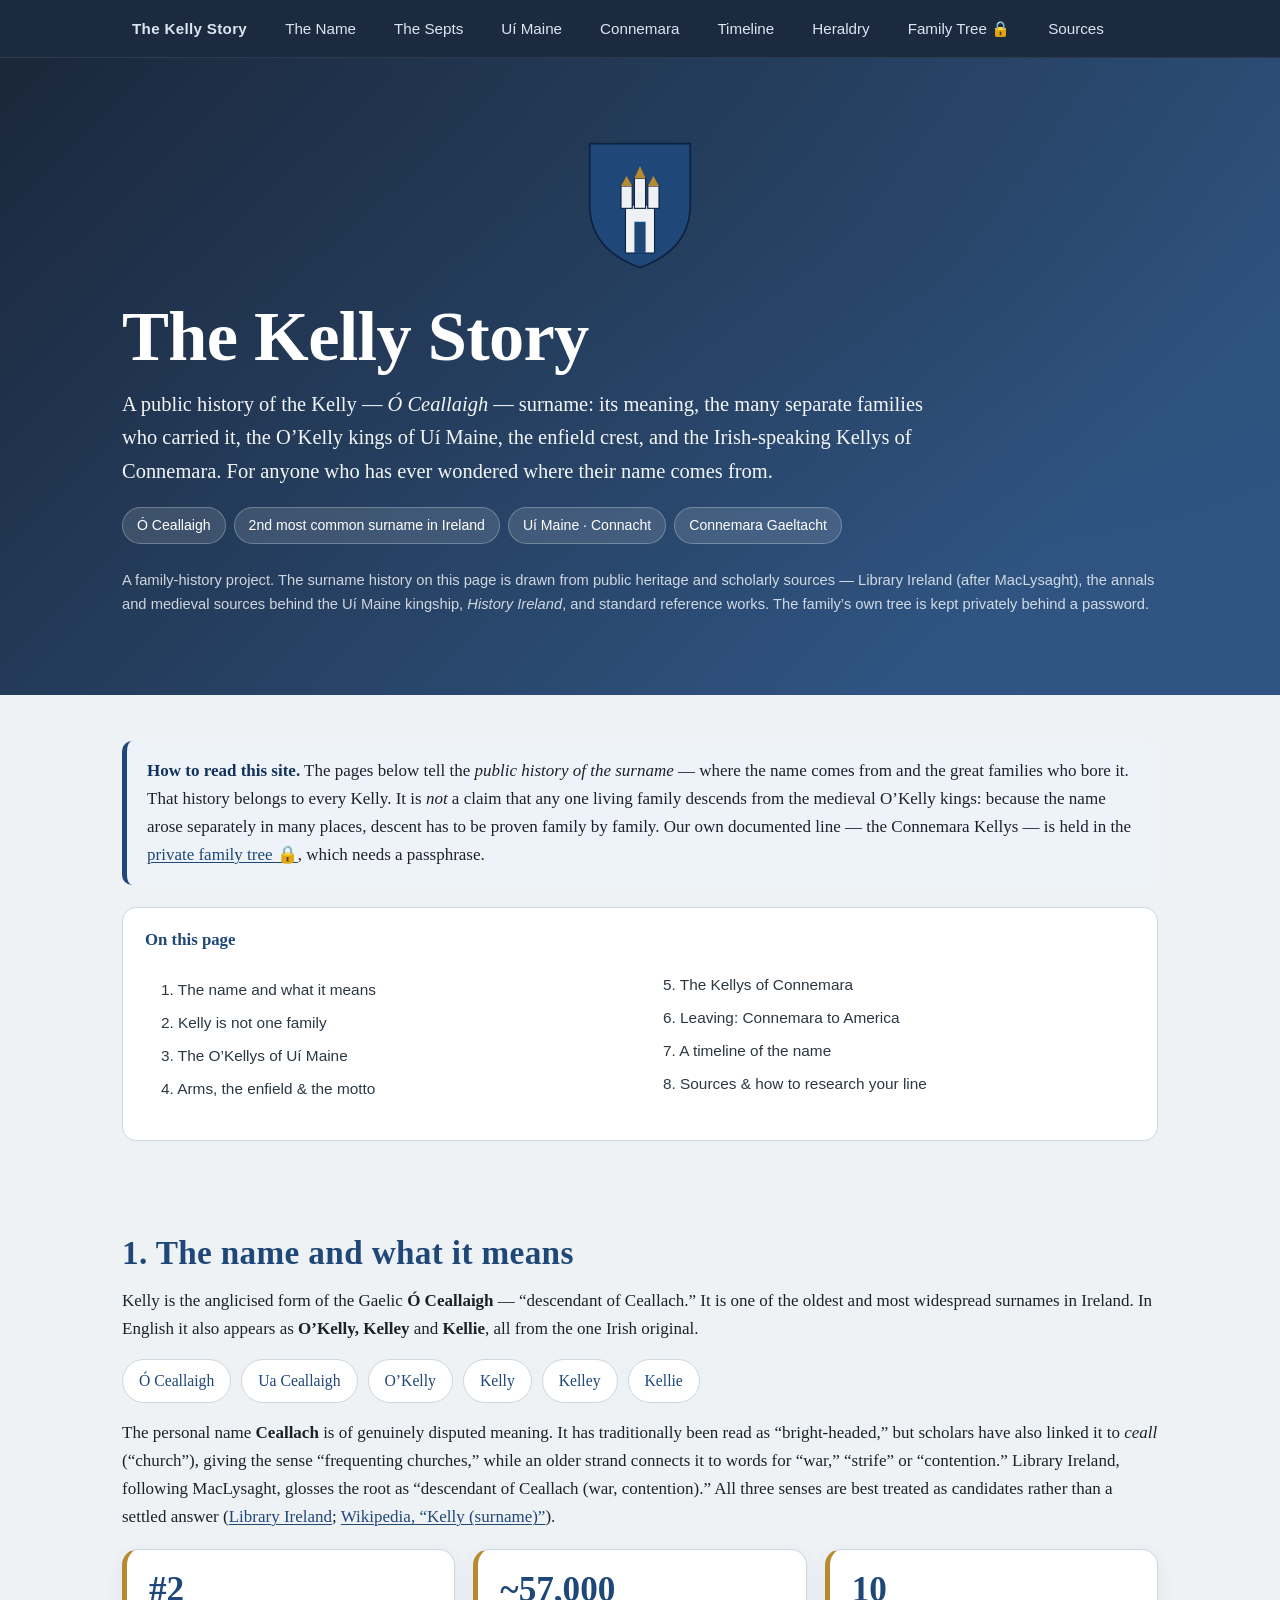
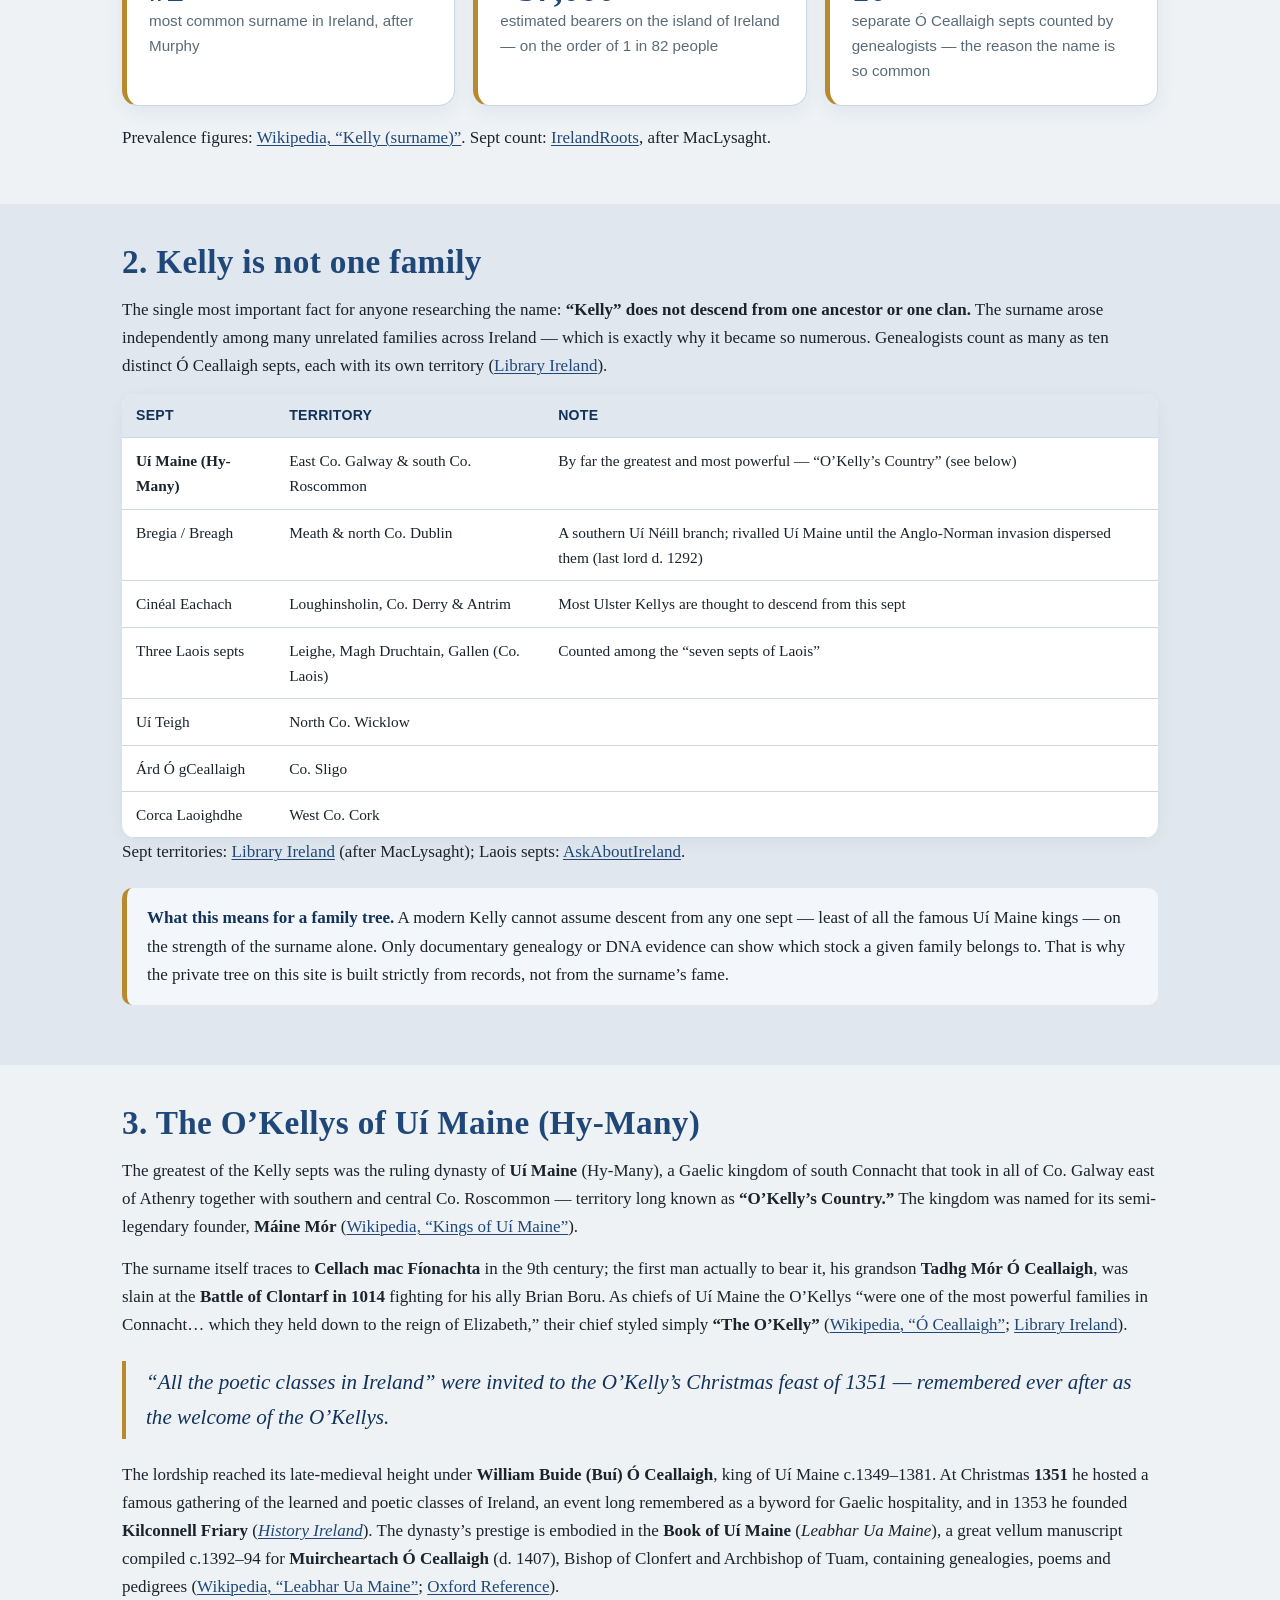
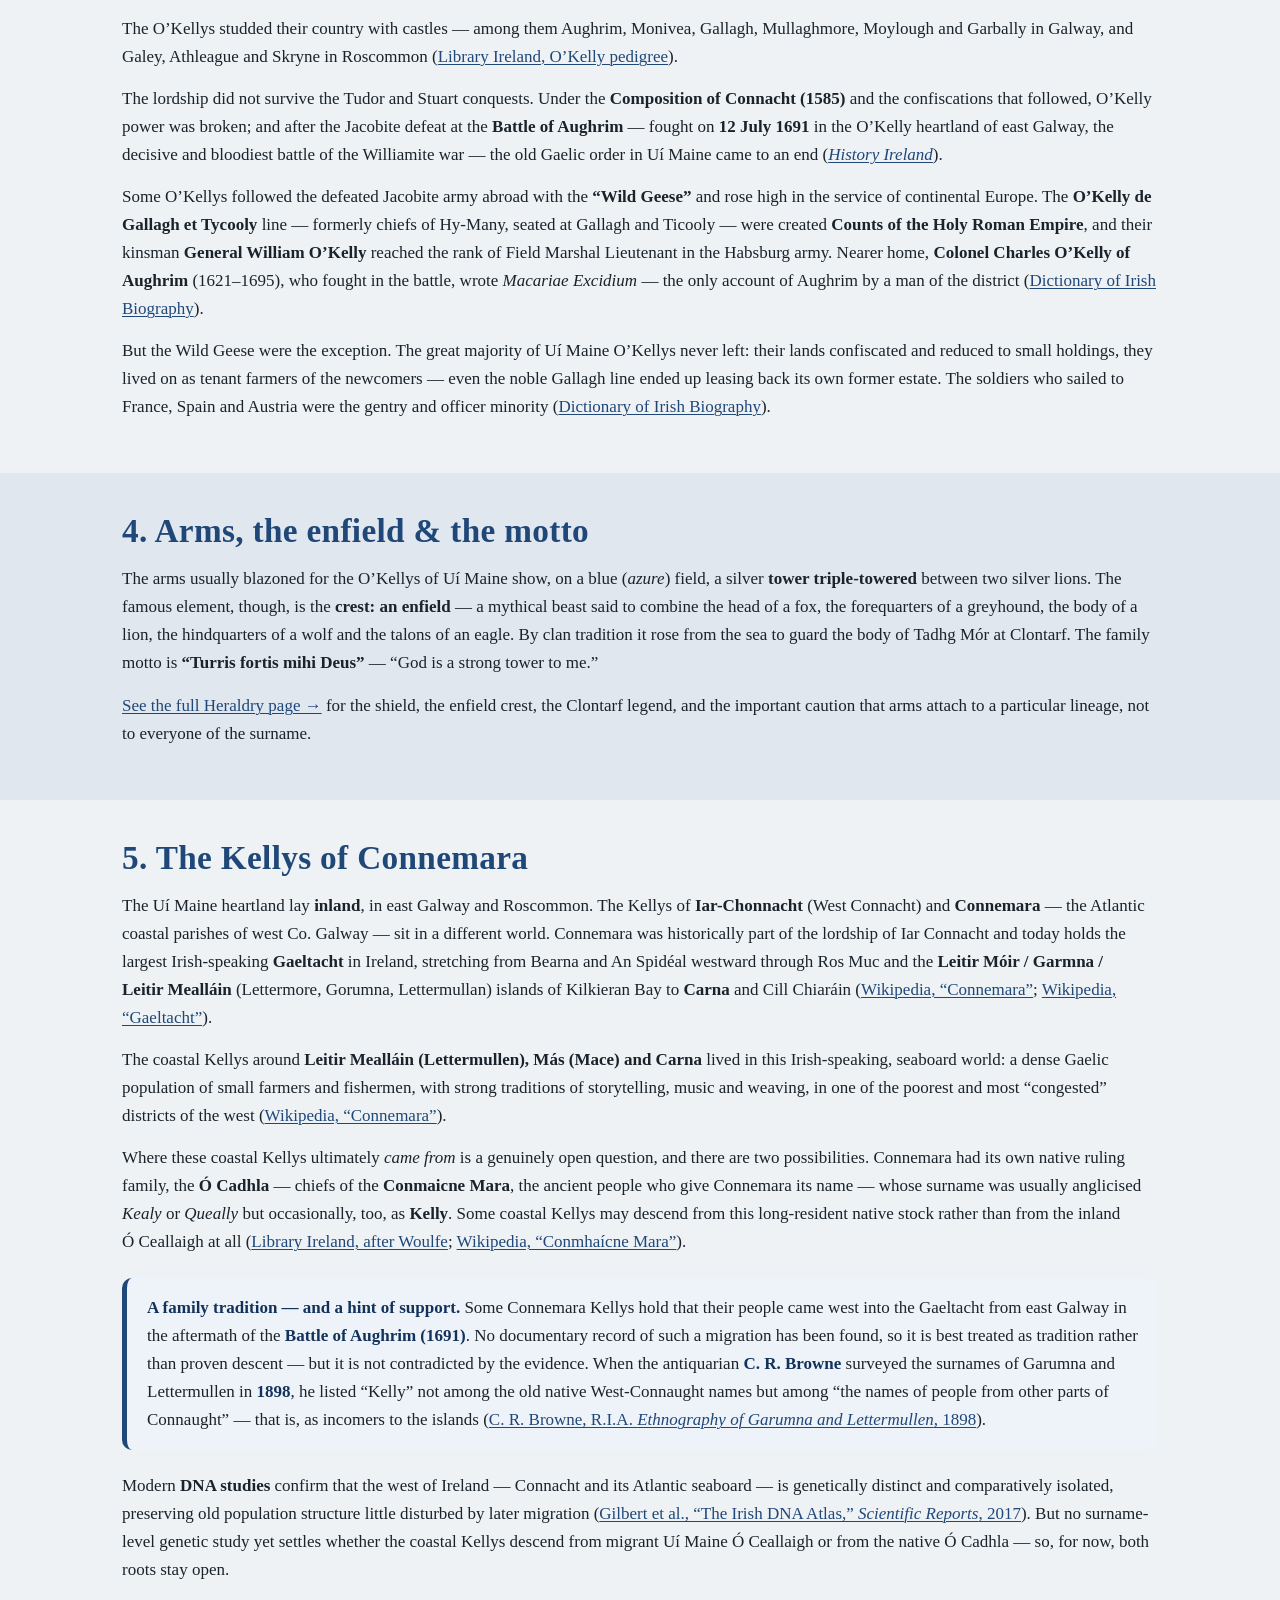
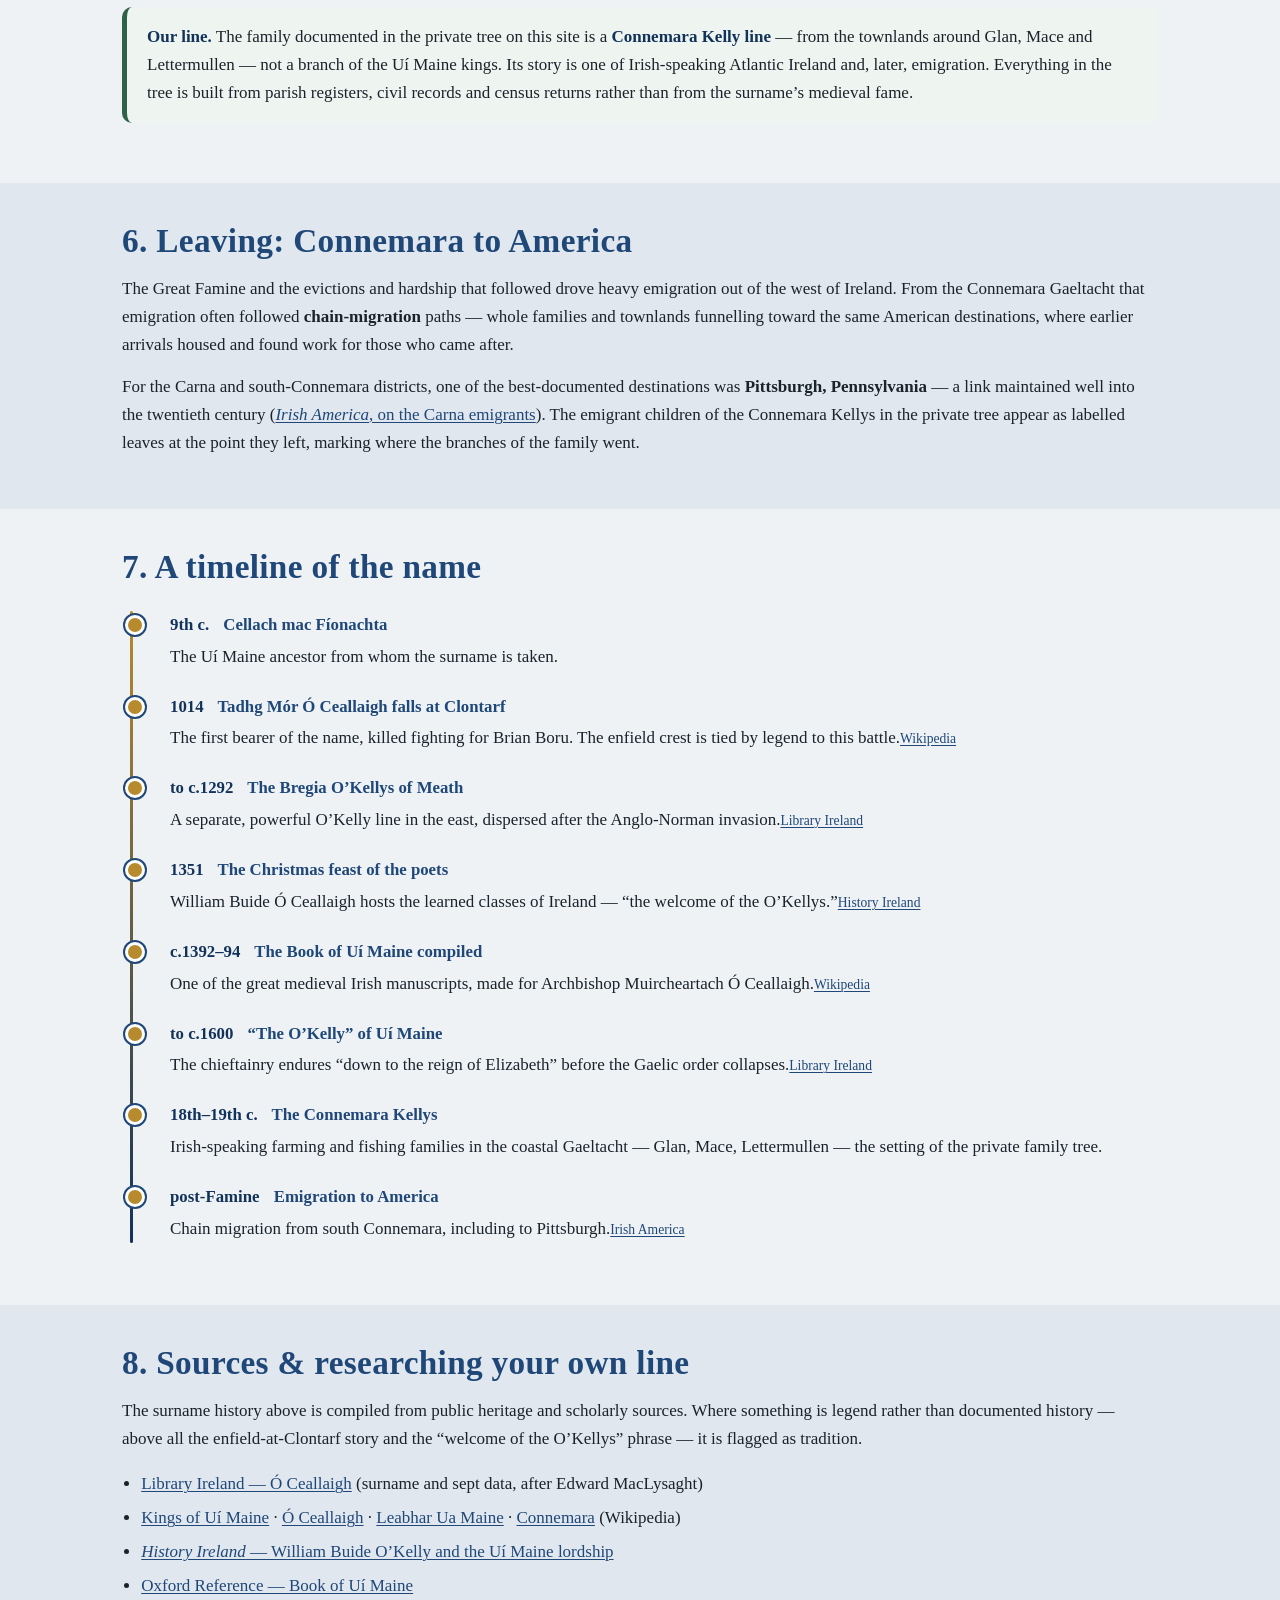
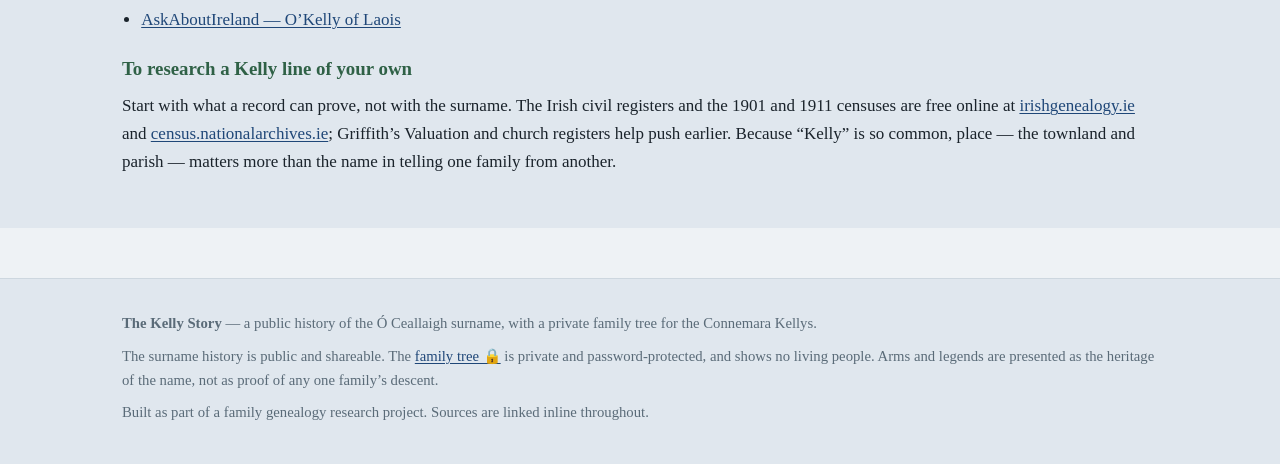
==== commit f2206abe: "Sync Kelly site from geneology-researcher@a7c21f83 Mirrored from kelly-public-site/ by the sync-kell" ====
--- a/index.html
+++ b/index.html
@@ -133,6 +133,9 @@
     <div class="pullquote">&ldquo;All the poetic classes in Ireland&rdquo; were invited to the O&rsquo;Kelly&rsquo;s Christmas feast of 1351 &mdash; remembered ever after as the welcome of the O&rsquo;Kellys.</div>
     <p>The lordship reached its late-medieval height under <strong>William Buide (Buí) Ó&nbsp;Ceallaigh</strong>, king of Uí Maine c.1349&ndash;1381. At Christmas <strong>1351</strong> he hosted a famous gathering of the learned and poetic classes of Ireland, an event long remembered as a byword for Gaelic hospitality, and in 1353 he founded <strong>Kilconnell Friary</strong> <span class="src">(<a href="https://www.historyireland.com/volume-27/william-buide-okelly-and-the-late-medieval-renaissance-of-the-ui-maine-lordship/"><em>History Ireland</em></a>).</span> The dynasty&rsquo;s prestige is embodied in the <strong>Book of Uí Maine</strong> (<em>Leabhar Ua Maine</em>), a great vellum manuscript compiled c.1392&ndash;94 for <strong>Muircheartach Ó&nbsp;Ceallaigh</strong> (d. 1407), Bishop of Clonfert and Archbishop of Tuam, containing genealogies, poems and pedigrees <span class="src">(<a href="https://en.wikipedia.org/wiki/Leabhar_Ua_Maine">Wikipedia, &ldquo;Leabhar Ua Maine&rdquo;</a>; <a href="https://www.oxfordreference.com/display/10.1093/oi/authority.20110803095518443">Oxford Reference</a>).</span></p>
     <p>The O&rsquo;Kellys studded their country with castles &mdash; among them Aughrim, Monivea, Gallagh, Mullaghmore, Moylough and Garbally in Galway, and Galey, Athleague and Skryne in Roscommon <span class="src">(<a href="https://www.libraryireland.com/Pedigrees1/o-kelly-1-heremon.php">Library Ireland, O&rsquo;Kelly pedigree</a>).</span></p>
+    <p>The lordship did not survive the Tudor and Stuart conquests. Under the <strong>Composition of Connacht (1585)</strong> and the confiscations that followed, O&rsquo;Kelly power was broken; and after the Jacobite defeat at the <strong>Battle of Aughrim</strong> &mdash; fought on <strong>12&nbsp;July&nbsp;1691</strong> in the O&rsquo;Kelly heartland of east Galway, the decisive and bloodiest battle of the Williamite war &mdash; the old Gaelic order in Uí&nbsp;Maine came to an end <span class="src">(<a href="https://historyireland.com/the-battle-of-aughrim/"><em>History Ireland</em></a>).</span></p>
+    <p>Some O&rsquo;Kellys followed the defeated Jacobite army abroad with the <strong>&ldquo;Wild Geese&rdquo;</strong> and rose high in the service of continental Europe. The <strong>O&rsquo;Kelly de Gallagh et Tycooly</strong> line &mdash; formerly chiefs of Hy-Many, seated at Gallagh and Ticooly &mdash; were created <strong>Counts of the Holy Roman Empire</strong>, and their kinsman <strong>General William O&rsquo;Kelly</strong> reached the rank of Field Marshal Lieutenant in the Habsburg army. Nearer home, <strong>Colonel Charles O&rsquo;Kelly of Aughrim</strong> (1621&ndash;1695), who fought in the battle, wrote <em>Macariae Excidium</em> &mdash; the only account of Aughrim by a man of the district <span class="src">(<a href="https://www.dib.ie/biography/okelly-charles-a6829">Dictionary of Irish Biography</a>).</span></p>
+    <p>But the Wild Geese were the exception. The great majority of Uí&nbsp;Maine O&rsquo;Kellys never left: their lands confiscated and reduced to small holdings, they lived on as tenant farmers of the newcomers &mdash; even the noble Gallagh line ended up leasing back its own former estate. The soldiers who sailed to France, Spain and Austria were the gentry and officer minority <span class="src">(<a href="https://www.dib.ie/biography/okelly-de-gallagh-et-tycooly-gerald-edward-a6843">Dictionary of Irish Biography</a>).</span></p>
   </div>
 </section>
 
@@ -148,7 +151,12 @@
   <div class="wrap">
     <h2>5. The Kellys of Connemara</h2>
     <p>The Uí Maine heartland lay <strong>inland</strong>, in east Galway and Roscommon. The Kellys of <strong>Iar-Chonnacht</strong> (West Connacht) and <strong>Connemara</strong> &mdash; the Atlantic coastal parishes of west Co. Galway &mdash; sit in a different world. Connemara was historically part of the lordship of Iar Connacht and today holds the largest Irish-speaking <strong>Gaeltacht</strong> in Ireland, stretching from Bearna and An&nbsp;Spidéal westward through Ros&nbsp;Muc and the <strong>Leitir&nbsp;Móir / Garmna / Leitir&nbsp;Mealláin</strong> (Lettermore, Gorumna, Lettermullan) islands of Kilkieran Bay to <strong>Carna</strong> and Cill&nbsp;Chiaráin <span class="src">(<a href="https://en.wikipedia.org/wiki/Connemara">Wikipedia, &ldquo;Connemara&rdquo;</a>; <a href="https://en.wikipedia.org/wiki/Gaeltacht">Wikipedia, &ldquo;Gaeltacht&rdquo;</a>).</span></p>
-    <p>Coastal families such as the Kellys around <strong>Lettermullen, Mace and Carna</strong> belong to this Irish-speaking, seaboard world rather than to the inland Ó&nbsp;Ceallaigh chieftainry. It was a dense, Gaelic-speaking population of small farmers and fishermen, with strong traditions of storytelling, music and weaving &mdash; and one of the poorest and most &ldquo;congested&rdquo; districts of the west <span class="src">(<a href="https://en.wikipedia.org/wiki/Connemara">Wikipedia, &ldquo;Connemara&rdquo;</a>).</span></p>
+    <p>The coastal Kellys around <strong>Leitir&nbsp;Mealláin (Lettermullen), Más (Mace) and Carna</strong> lived in this Irish-speaking, seaboard world: a dense Gaelic population of small farmers and fishermen, with strong traditions of storytelling, music and weaving, in one of the poorest and most &ldquo;congested&rdquo; districts of the west <span class="src">(<a href="https://en.wikipedia.org/wiki/Connemara">Wikipedia, &ldquo;Connemara&rdquo;</a>).</span></p>
+    <p>Where these coastal Kellys ultimately <em>came from</em> is a genuinely open question, and there are two possibilities. Connemara had its own native ruling family, the <strong>Ó&nbsp;Cadhla</strong> &mdash; chiefs of the <strong>Conmaicne Mara</strong>, the ancient people who give Connemara its name &mdash; whose surname was usually anglicised <em>Kealy</em> or <em>Queally</em> but occasionally, too, as <strong>Kelly</strong>. Some coastal Kellys may descend from this long-resident native stock rather than from the inland Ó&nbsp;Ceallaigh at all <span class="src">(<a href="https://www.libraryireland.com/names/oc/o-cadhla.php">Library Ireland, after Woulfe</a>; <a href="https://en.wikipedia.org/wiki/Conmha%C3%ADcne_Mara">Wikipedia, &ldquo;Conmhaícne Mara&rdquo;</a>).</span></p>
+    <div class="notice azure">
+      <strong>A family tradition &mdash; and a hint of support.</strong> Some Connemara Kellys hold that their people came west into the Gaeltacht from east Galway in the aftermath of the <strong>Battle of Aughrim (1691)</strong>. No documentary record of such a migration has been found, so it is best treated as tradition rather than proven descent &mdash; but it is not contradicted by the evidence. When the antiquarian <strong>C.&nbsp;R.&nbsp;Browne</strong> surveyed the surnames of Garumna and Lettermullen in <strong>1898</strong>, he listed &ldquo;Kelly&rdquo; not among the old native West-Connaught names but among &ldquo;the names of people from other parts of Connaught&rdquo; &mdash; that is, as incomers to the islands <span class="src">(<a href="https://archive.org/stream/b2247299x/b2247299x_djvu.txt">C.&nbsp;R.&nbsp;Browne, R.I.A. <em>Ethnography of Garumna and Lettermullen</em>, 1898</a>).</span>
+    </div>
+    <p>Modern <strong>DNA studies</strong> confirm that the west of Ireland &mdash; Connacht and its Atlantic seaboard &mdash; is genetically distinct and comparatively isolated, preserving old population structure little disturbed by later migration <span class="src">(<a href="https://www.nature.com/articles/s41598-017-17124-4">Gilbert et al., &ldquo;The Irish DNA Atlas,&rdquo; <em>Scientific Reports</em>, 2017</a>).</span> But no surname-level genetic study yet settles whether the coastal Kellys descend from migrant Uí&nbsp;Maine Ó&nbsp;Ceallaigh or from the native Ó&nbsp;Cadhla &mdash; so, for now, both roots stay open.</p>
     <div class="notice green">
       <strong>Our line.</strong> The family documented in the private tree on this site is a <strong>Connemara Kelly line</strong> &mdash; from the townlands around Glan, Mace and Lettermullen &mdash; not a branch of the Uí Maine kings. Its story is one of Irish-speaking Atlantic Ireland and, later, emigration. Everything in the tree is built from parish registers, civil records and census returns rather than from the surname&rsquo;s medieval fame.
     </div>
